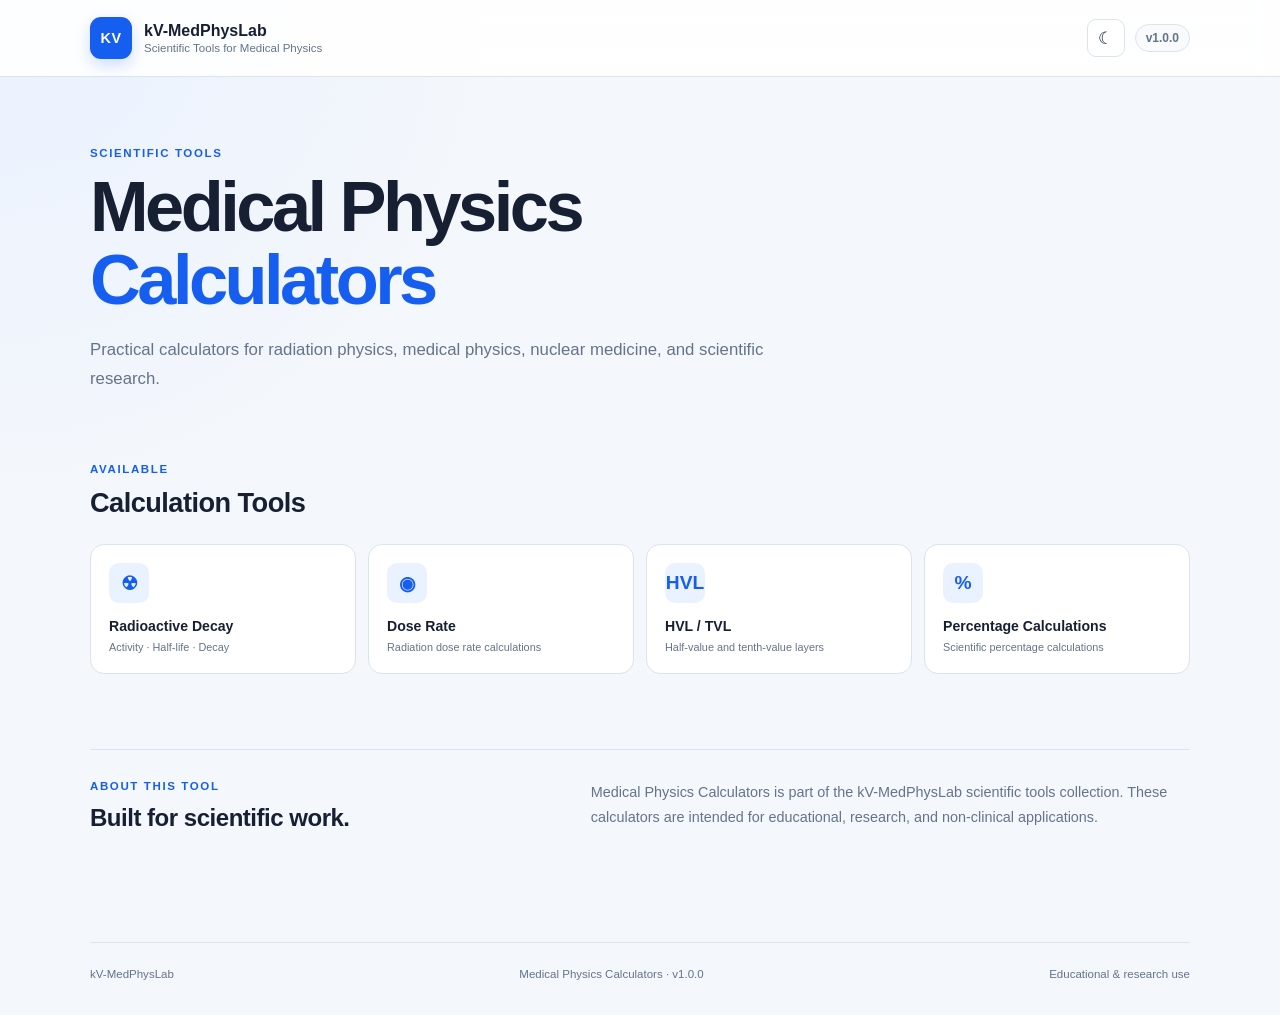
==== web/calculator.html @ d0c240ed "Create calculator.html" ====
<!DOCTYPE html>
<html lang="en">

<head>

    <meta charset="UTF-8">

    <meta
        name="viewport"
        content="width=device-width, initial-scale=1.0"
    >

    <meta
        name="description"
        content="Medical Physics Calculators by kV-MedPhysLab"
    >

    <title>
        Medical Physics Calculators | kV-MedPhysLab
    </title>

    <link rel="stylesheet" href="style.css">

</head>


<body>

    <header class="site-header">

        <div class="header-content">

            <div class="brand">

                <div class="brand-logo">
                    KV
                </div>

                <div>

                    <div class="brand-name">
                        kV-MedPhysLab
                    </div>

                    <div class="brand-subtitle">
                        Scientific Tools for Medical Physics
                    </div>

                </div>

            </div>


            <div class="header-actions">

                <button
                    id="themeToggle"
                    class="theme-toggle"
                    type="button"
                    aria-label="Toggle dark mode"
                    title="Toggle dark mode"
                >
                    ☾
                </button>

                <div class="version">
                    v1.0.0
                </div>

            </div>

        </div>

    </header>


    <main class="main-content">


        <section class="hero">

            <div class="eyebrow">
                SCIENTIFIC TOOLS
            </div>

            <h1>
                Medical Physics<br>
                <span>Calculators</span>
            </h1>

            <p>
                Practical calculators for radiation physics,
                medical physics, nuclear medicine, and scientific research.
            </p>

        </section>


        <section class="categories-section">

            <div class="section-heading">

                <div class="eyebrow">
                    AVAILABLE
                </div>

                <h2>
                    Calculation Tools
                </h2>

            </div>


            <div class="category-grid">


                <button
                    class="category-card"
                    type="button"
                    data-calculator="radioactive-decay"
                >

                    <span class="category-icon">
                        ☢
                    </span>

                    <span class="category-name">
                        Radioactive Decay
                    </span>

                    <span class="category-description">
                        Activity · Half-life · Decay
                    </span>

                </button>


                <button
                    class="category-card"
                    type="button"
                    data-calculator="dose-rate"
                >

                    <span class="category-icon">
                        ◉
                    </span>

                    <span class="category-name">
                        Dose Rate
                    </span>

                    <span class="category-description">
                        Radiation dose rate calculations
                    </span>

                </button>


                <button
                    class="category-card"
                    type="button"
                    data-calculator="hvl-tvl"
                >

                    <span class="category-icon">
                        HVL
                    </span>

                    <span class="category-name">
                        HVL / TVL
                    </span>

                    <span class="category-description">
                        Half-value and tenth-value layers
                    </span>

                </button>


                <button
                    class="category-card"
                    type="button"
                    data-calculator="percentage"
                >

                    <span class="category-icon">
                        %
                    </span>

                    <span class="category-name">
                        Percentage Calculations
                    </span>

                    <span class="category-description">
                        Scientific percentage calculations
                    </span>

                </button>


            </div>

        </section>


        <section class="about-section">

            <div>

                <div class="eyebrow">
                    ABOUT THIS TOOL
                </div>

                <h2>
                    Built for scientific work.
                </h2>

            </div>

            <p>
                Medical Physics Calculators is part of the
                kV-MedPhysLab scientific tools collection.
                These calculators are intended for educational,
                research, and non-clinical applications.
            </p>

        </section>


    </main>


    <footer class="site-footer">

        <div>
            kV-MedPhysLab
        </div>

        <div>
            Medical Physics Calculators · v1.0.0
        </div>

        <div>
            Educational &amp; research use
        </div>

    </footer>


    <script src="calculator.js"></script>

</body>

</html>
---- web/style.css ----
:root {
    --bg: #f4f7fb;
    --surface: #ffffff;
    --surface-soft: #f8fafc;

    --text: #172033;
    --text-soft: #64748b;

    --border: #dbe3ec;

    --primary: #155eef;
    --primary-dark: #1047b8;
    --primary-soft: #eaf1ff;

    --success: #16803c;

    --shadow:
        0 18px 45px rgba(15, 23, 42, 0.08);

    --shadow-hover:
        0 16px 35px rgba(15, 23, 42, 0.12);

    --radius: 16px;
}


/* =========================
   RESET
   ========================= */

* {
    box-sizing: border-box;
    margin: 0;
    padding: 0;
}


html {
    scroll-behavior: smooth;
}


body {
    font-family:
        Inter,
        -apple-system,
        BlinkMacSystemFont,
        "Segoe UI",
        Arial,
        sans-serif;

    background:
        radial-gradient(
            circle at top left,
            #eaf1ff 0,
            transparent 32%
        ),
        var(--bg);

    color: var(--text);

    min-height: 100vh;

    transition:
        background 0.25s ease,
        color 0.25s ease;
}


/* =========================
   HEADER
   ========================= */

.site-header {
    position: sticky;
    top: 0;
    z-index: 20;

    border-bottom: 1px solid var(--border);

    background:
        rgba(255, 255, 255, 0.88);

    backdrop-filter: blur(12px);
}


.header-content {
    width: 92%;
    max-width: 1100px;

    min-height: 76px;

    margin: 0 auto;

    display: flex;
    align-items: center;
    justify-content: space-between;

    gap: 20px;
}


.brand {
    display: flex;
    align-items: center;

    gap: 12px;
}


.brand-logo {
    width: 42px;
    height: 42px;

    display: flex;
    align-items: center;
    justify-content: center;

    border-radius: 11px;

    background: var(--primary);

    color: white;

    font-size: 0.9rem;
    font-weight: 800;

    letter-spacing: 0.04em;

    box-shadow:
        0 6px 16px
        rgba(21, 94, 239, 0.20);
}


.brand-name {
    font-size: 1rem;
    font-weight: 750;
}


.brand-subtitle {
    margin-top: 2px;

    color: var(--text-soft);

    font-size: 0.72rem;
}


.header-actions {
    display: flex;
    align-items: center;

    gap: 10px;
}


.version {
    padding: 6px 10px;

    border: 1px solid var(--border);
    border-radius: 999px;

    background: var(--surface-soft);

    color: var(--text-soft);

    font-size: 0.75rem;
    font-weight: 650;
}


.theme-toggle {
    width: 38px;
    height: 38px;

    display: flex;
    align-items: center;
    justify-content: center;

    border: 1px solid var(--border);
    border-radius: 9px;

    background: var(--surface);

    color: var(--text);

    font-size: 1.05rem;

    cursor: pointer;

    transition:
        background 0.2s,
        border-color 0.2s,
        transform 0.2s;
}


.theme-toggle:hover {
    background: var(--surface-soft);

    transform: translateY(-1px);
}


/* =========================
   MAIN
   ========================= */

.main-content {
    width: 92%;
    max-width: 1100px;

    margin: 0 auto;

    padding: 70px 0 80px;
}


/* =========================
   HERO
   ========================= */

.hero {
    max-width: 760px;

    margin-bottom: 38px;
}


.eyebrow {
    margin-bottom: 12px;

    color: var(--primary);

    font-size: 0.72rem;
    font-weight: 800;

    letter-spacing: 0.14em;
}


.hero h1 {
    margin-bottom: 20px;

    font-size:
        clamp(2.5rem, 6vw, 4.4rem);

    line-height: 1.03;

    letter-spacing: -0.05em;
}


.hero h1 span {
    color: var(--primary);
}


.hero p {
    max-width: 680px;

    color: var(--text-soft);

    font-size: 1.05rem;

    line-height: 1.7;
}


/* =========================
   TOOL NAVIGATION
   ========================= */

.tool-navigation {
    display: grid;

    grid-template-columns:
        repeat(2, minmax(0, 1fr));

    gap: 12px;

    max-width: 760px;

    margin-bottom: 40px;
}


.tool-tab {
    min-height: 76px;

    display: flex;
    align-items: center;

    gap: 14px;

    padding: 15px 18px;

    border: 1px solid var(--border);
    border-radius: 13px;

    background: var(--surface);

    color: var(--text);

    font-family: inherit;

    text-align: left;

    cursor: pointer;

    transition:
        border-color 0.2s ease,
        background 0.2s ease,
        transform 0.2s ease,
        box-shadow 0.2s ease;
}


.tool-tab:hover {
    transform: translateY(-2px);

    box-shadow:
        0 10px 25px
        rgba(15, 23, 42, 0.07);
}


.tool-tab.active {
    border-color: #a9c3f7;

    background: var(--primary-soft);

    box-shadow:
        0 8px 25px
        rgba(21, 94, 239, 0.08);
}


.tool-tab-icon {
    width: 42px;
    height: 42px;

    flex-shrink: 0;

    display: flex;
    align-items: center;
    justify-content: center;

    border-radius: 10px;

    background: var(--surface);

    color: var(--primary);

    font-size: 1.25rem;
    font-weight: 700;
}


.tool-tab strong {
    display: block;

    margin-bottom: 3px;

    font-size: 0.95rem;
}


.tool-tab small {
    display: block;

    color: var(--text-soft);

    font-size: 0.72rem;
}


/* =========================
   TOOL SECTION
   ========================= */

.tool-section {
    animation:
        sectionFade 0.25s ease;
}


.tool-section.hidden {
    display: none;
}


@keyframes sectionFade {

    from {
        opacity: 0;
        transform: translateY(5px);
    }

    to {
        opacity: 1;
        transform: translateY(0);
    }

}


/* =========================
   SECTION HEADING
   ========================= */

.section-heading {
    max-width: 700px;

    margin-bottom: 25px;
}


.section-heading h2 {
    margin-bottom: 7px;

    font-size: 1.7rem;

    letter-spacing: -0.02em;
}


.section-heading p {
    color: var(--text-soft);

    font-size: 0.9rem;

    line-height: 1.6;
}


.small-heading {
    margin-bottom: 22px;
}


/* =========================
   CONVERTER CARD
   ========================= */

.converter-card {
    max-width: 760px;

    padding: 34px;

    background: var(--surface);

    border: 1px solid var(--border);
    border-radius: var(--radius);

    box-shadow: var(--shadow);
}


/* =========================
   FORM
   ========================= */

.field {
    margin-bottom: 22px;
}


label {
    display: block;

    margin-bottom: 8px;

    color: #334155;

    font-size: 0.78rem;
    font-weight: 750;

    letter-spacing: 0.02em;
}


input,
select {
    width: 100%;
    height: 50px;

    padding: 0 14px;

    border: 1px solid var(--border);
    border-radius: 9px;

    background: var(--surface);

    color: var(--text);

    font-family: inherit;
    font-size: 0.95rem;

    transition:
        border-color 0.2s,
        box-shadow 0.2s,
        background 0.2s;
}


input:focus,
select:focus {
    outline: none;

    border-color: var(--primary);

    box-shadow:
        0 0 0 3px
        rgba(21, 94, 239, 0.12);
}


/* =========================
   UNIT ROW
   ========================= */

.conversion-row {
    display: grid;

    grid-template-columns:
        1fr 52px 1fr;

    align-items: end;

    gap: 14px;

    margin-bottom: 24px;
}


.unit-field {
    min-width: 0;
}


.swap-button {
    width: 52px;
    height: 50px;

    border: 1px solid var(--border);
    border-radius: 9px;

    background: var(--surface-soft);

    color: var(--primary);

    font-size: 1.35rem;
    font-weight: 700;

    cursor: pointer;

    transition:
        background 0.2s,
        border-color 0.2s,
        transform 0.2s;
}


.swap-button:hover {
    background: var(--primary-soft);

    border-color: #b8ccf8;

    transform: rotate(180deg);
}


/* =========================
   PRIMARY BUTTON
   ========================= */

.convert-button {
    width: 100%;
    height: 52px;

    border: none;
    border-radius: 9px;

    background: var(--primary);

    color: white;

    font-family: inherit;

    font-size: 0.95rem;
    font-weight: 750;

    cursor: pointer;

    transition:
        background 0.2s,
        transform 0.1s,
        box-shadow 0.2s;
}


.convert-button:hover {
    background: var(--primary-dark);

    box-shadow:
        0 8px 20px
        rgba(21, 94, 239, 0.18);
}


.convert-button:active {
    transform: scale(0.99);
}


/* =========================
   RESULT
   ========================= */

.result {
    margin-top: 24px;

    min-height: 100px;

    padding: 22px;

    display: flex;
    flex-direction: column;

    align-items: center;
    justify-content: center;

    gap: 7px;

    border: 1px solid #cfe0ff;
    border-radius: 11px;

    background: var(--primary-soft);

    text-align: center;
}


.result-label {
    color: var(--primary);

    font-size: 0.68rem;
    font-weight: 800;

    letter-spacing: 0.15em;
}


#resultValue {
    color: var(--text);

    font-size: 1.65rem;
    font-weight: 800;

    word-break: break-word;
}


/* =========================
   COPY BUTTON
   ========================= */

.copy-button {
    width: 100%;

    margin-top: 10px;

    padding: 10px;

    border: 1px solid var(--border);
    border-radius: 8px;

    background: var(--surface);

    color: var(--text-soft);

    font-family: inherit;

    font-size: 0.8rem;
    font-weight: 650;

    cursor: pointer;

    transition:
        background 0.2s,
        color 0.2s;
}


.copy-button:hover {
    background: var(--surface-soft);

    color: var(--text);
}


/* =========================
   CATEGORY SECTION
   ========================= */

.categories-section {
    margin-top: 70px;
}


.category-grid {
    display: grid;

    grid-template-columns:
        repeat(4, minmax(0, 1fr));

    gap: 12px;
}


.category-card {
    min-height: 130px;

    display: flex;
    flex-direction: column;

    align-items: flex-start;
    justify-content: space-between;

    padding: 18px;

    border: 1px solid var(--border);
    border-radius: 14px;

    background: var(--surface);

    color: var(--text);

    font-family: inherit;

    text-align: left;

    cursor: pointer;

    transition:
        transform 0.2s ease,
        border-color 0.2s ease,
        box-shadow 0.2s ease,
        background 0.2s ease;
}


.category-card:hover {
    transform: translateY(-4px);

    border-color: #a9c3f7;

    background: #fbfdff;

    box-shadow: var(--shadow-hover);
}


.category-card:active {
    transform: translateY(-1px);
}


.category-icon {
    width: 40px;
    height: 40px;

    display: flex;
    align-items: center;
    justify-content: center;

    margin-bottom: 12px;

    border-radius: 10px;

    background: var(--primary-soft);

    color: var(--primary);

    font-size: 1.2rem;
    font-weight: 700;
}


.category-name {
    display: block;

    margin-bottom: 4px;

    font-size: 0.88rem;
    font-weight: 750;
}


.category-description {
    display: block;

    color: var(--text-soft);

    font-size: 0.68rem;
    font-weight: 500;

    line-height: 1.4;
}


/* =========================
   CALCULATOR GRID
   ========================= */

.calculator-grid {
    display: grid;

    grid-template-columns:
        repeat(2, minmax(0, 1fr));

    gap: 14px;

    max-width: 900px;
}


.calculator-card {
    min-height: 170px;

    padding: 24px;

    display: flex;
    flex-direction: column;

    align-items: flex-start;

    border: 1px solid var(--border);
    border-radius: 15px;

    background: var(--surface);

    color: var(--text);

    font-family: inherit;

    text-align: left;

    cursor: pointer;

    transition:
        transform 0.2s ease,
        border-color 0.2s ease,
        box-shadow 0.2s ease;
}


.calculator-card:hover {
    transform: translateY(-4px);

    border-color: #a9c3f7;

    box-shadow: var(--shadow-hover);
}


.calculator-icon {
    width: 46px;
    height: 46px;

    display: flex;
    align-items: center;
    justify-content: center;

    margin-bottom: 18px;

    border-radius: 11px;

    background: var(--primary-soft);

    color: var(--primary);

    font-size: 1.3rem;
    font-weight: 750;
}


.calculator-name {
    margin-bottom: 7px;

    font-size: 1rem;
    font-weight: 750;
}


.calculator-description {
    color: var(--text-soft);

    font-size: 0.78rem;

    line-height: 1.55;
}


/* =========================
   CALCULATOR PANEL
   ========================= */

.calculator-panel {
    max-width: 900px;

    margin-top: 28px;

    padding: 30px;

    border: 1px solid var(--border);
    border-radius: var(--radius);

    background: var(--surface);

    box-shadow: var(--shadow);
}


.calculator-panel.hidden {
    display: none;
}


.calculator-panel-header {
    display: flex;
    align-items: flex-start;
    justify-content: space-between;

    gap: 20px;

    margin-bottom: 25px;
}


.calculator-panel-header h2 {
    font-size: 1.4rem;
}


.close-button {
    width: 38px;
    height: 38px;

    flex-shrink: 0;

    border: 1px solid var(--border);
    border-radius: 9px;

    background: var(--surface-soft);

    color: var(--text-soft);

    font-size: 1.4rem;

    cursor: pointer;
}


.close-button:hover {
    color: var(--text);

    background: var(--primary-soft);
}


/* =========================
   ABOUT
   ========================= */

.about-section {
    margin-top: 75px;

    padding: 30px 0;

    display: grid;

    grid-template-columns:
        1fr 1.3fr;

    gap: 40px;

    border-top: 1px solid var(--border);
}


.about-section h2 {
    font-size: 1.5rem;

    letter-spacing: -0.02em;
}


.about-section p {
    color: var(--text-soft);

    font-size: 0.9rem;

    line-height: 1.7;
}


/* =========================
   FOOTER
   ========================= */

.site-footer {
    width: 92%;
    max-width: 1100px;

    margin: 0 auto;

    padding: 25px 0 35px;

    display: flex;

    justify-content: space-between;

    gap: 20px;

    border-top: 1px solid var(--border);

    color: var(--text-soft);

    font-size: 0.72rem;
}


/* =========================
   DARK MODE
   ========================= */

body.dark-mode {

    --bg: #0b1220;

    --surface: #111a2b;
    --surface-soft: #172235;

    --text: #edf2f7;
    --text-soft: #9aa9bd;

    --border: #26354b;

    --primary: #4f8cff;
    --primary-dark: #3b73dc;

    --primary-soft: #172b50;

    --shadow:
        0 18px 45px
        rgba(0, 0, 0, 0.30);

    --shadow-hover:
        0 16px 35px
        rgba(0, 0, 0, 0.35);

    background:
        radial-gradient(
            circle at top left,
            #172b50 0,
            transparent 35%
        ),
        var(--bg);
}


body.dark-mode .site-header {
    background:
        rgba(11, 18, 32, 0.88);
}


body.dark-mode .brand-logo {
    color: white;
}


body.dark-mode label {
    color: #cbd5e1;
}


body.dark-mode input,
body.dark-mode select {
    background: #0d1626;

    color: var(--text);
}


body.dark-mode .swap-button {
    background: var(--surface-soft);

    color: var(--primary);
}


body.dark-mode .category-card:hover {
    background: #152136;
}


body.dark-mode .copy-button {
    background: var(--surface-soft);

    color: var(--text-soft);
}


body.dark-mode .copy-button:hover {
    background: #1c2a40;
}


body.dark-mode .tool-tab-icon {
    background: var(--surface-soft);
}


body.dark-mode .category-card,
body.dark-mode .calculator-card,
body.dark-mode .converter-card,
body.dark-mode .calculator-panel {
    box-shadow:
        0 18px 45px
        rgba(0, 0, 0, 0.18);
}


/* =========================
   RESPONSIVE
   ========================= */

@media (max-width: 900px) {

    .category-grid {
        grid-template-columns:
            repeat(3, minmax(0, 1fr));
    }

}


@media (max-width: 800px) {

    .category-grid {
        grid-template-columns:
            repeat(2, minmax(0, 1fr));
    }


    .calculator-grid {
        grid-template-columns:
            1fr;
    }


    .about-section {
        grid-template-columns:
            1fr;

        gap: 20px;
    }

}


@media (max-width: 600px) {

    .main-content {
        padding-top: 45px;
    }


    .hero {
        margin-bottom: 30px;
    }


    .hero h1 {
        font-size: 2.55rem;
    }


    .tool-navigation {
        grid-template-columns:
            1fr;
    }


    .converter-card {
        padding: 24px;
    }


    .conversion-row {
        grid-template-columns:
            1fr;

        gap: 10px;
    }


    .swap-button {
        justify-self: center;

        width: 46px;
        height: 42px;
    }


    .swap-button:hover {
        transform: rotate(90deg);
    }


    .category-grid {
        grid-template-columns:
            1fr 1fr;
    }


    .calculator-panel {
        padding: 24px;
    }


    .site-footer {
        flex-direction: column;
    }

}


@media (max-width: 400px) {

    .category-grid {
        grid-template-columns:
            1fr;
    }


    .hero h1 {
        font-size: 2.2rem;
    }


    .converter-card {
        padding: 20px;
    }


    .header-content {
        min-height: 68px;
    }


    .brand-subtitle {
        display: none;
    }

}
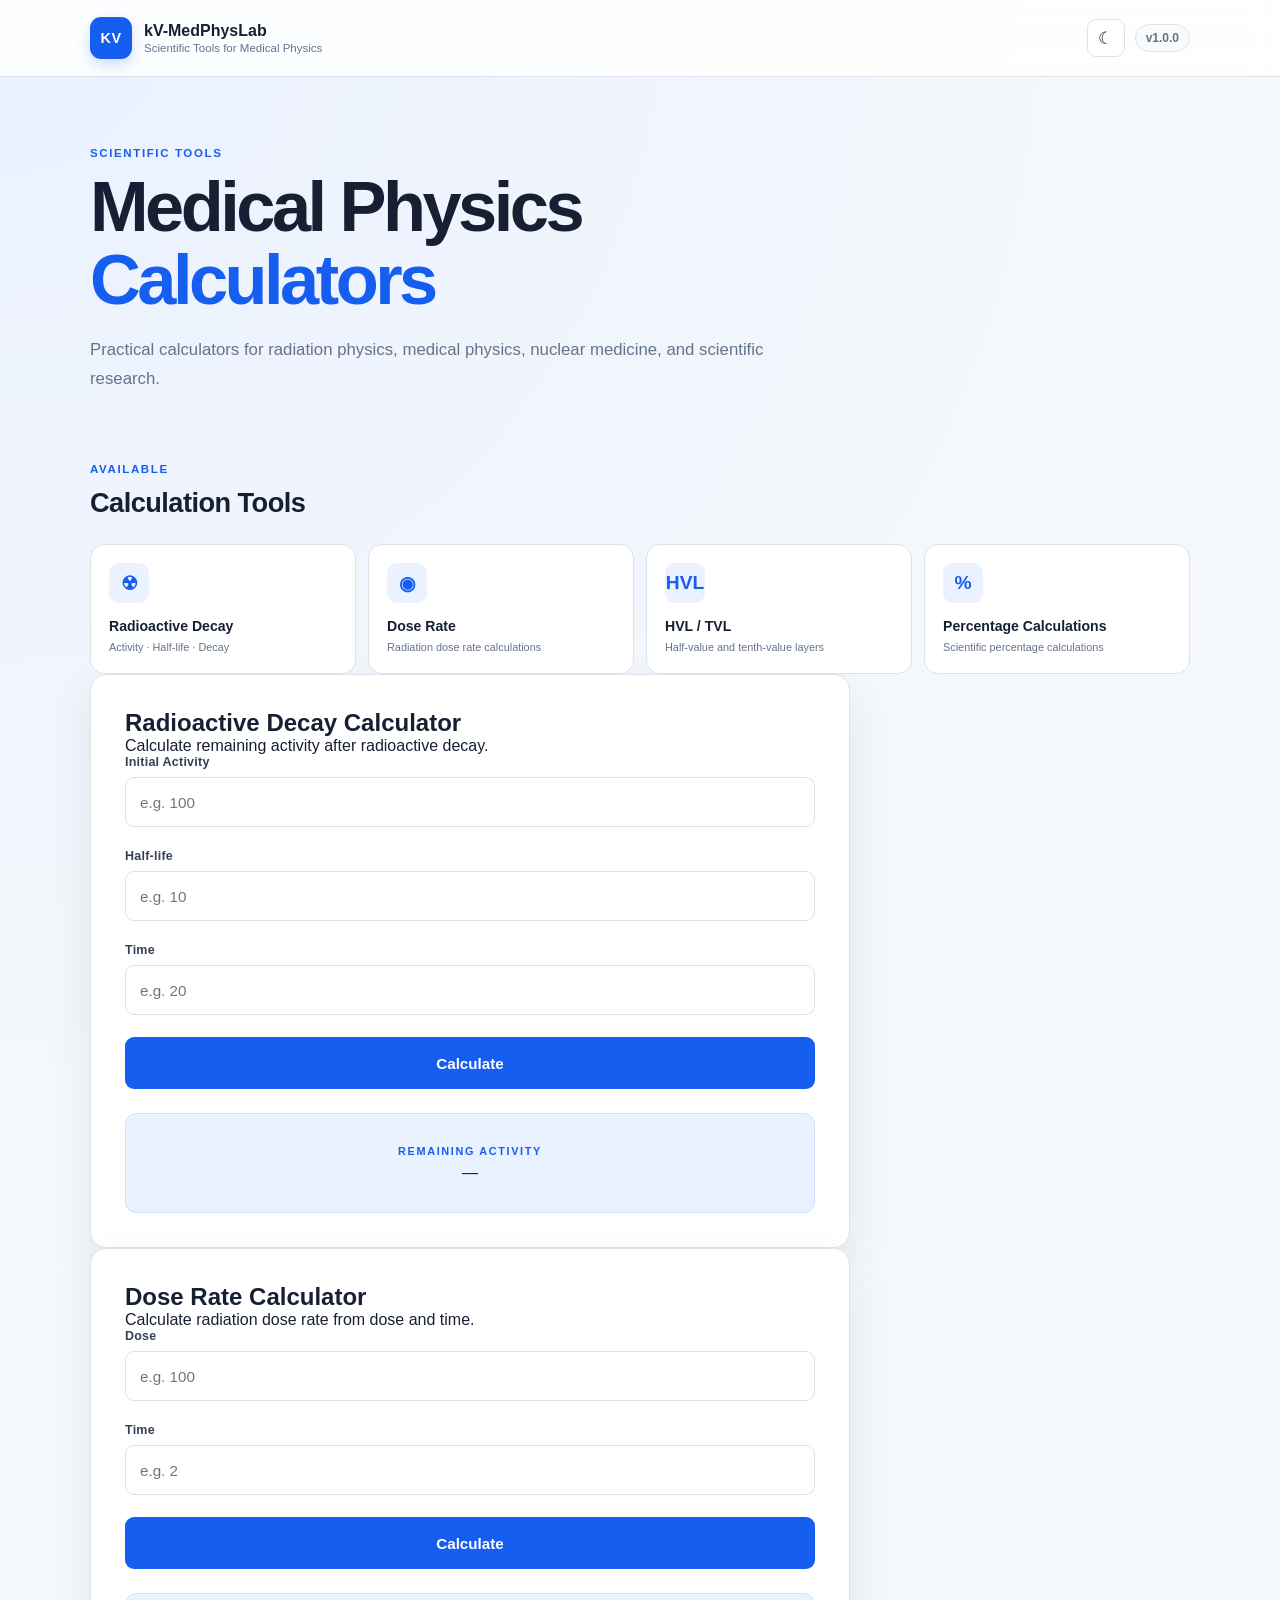
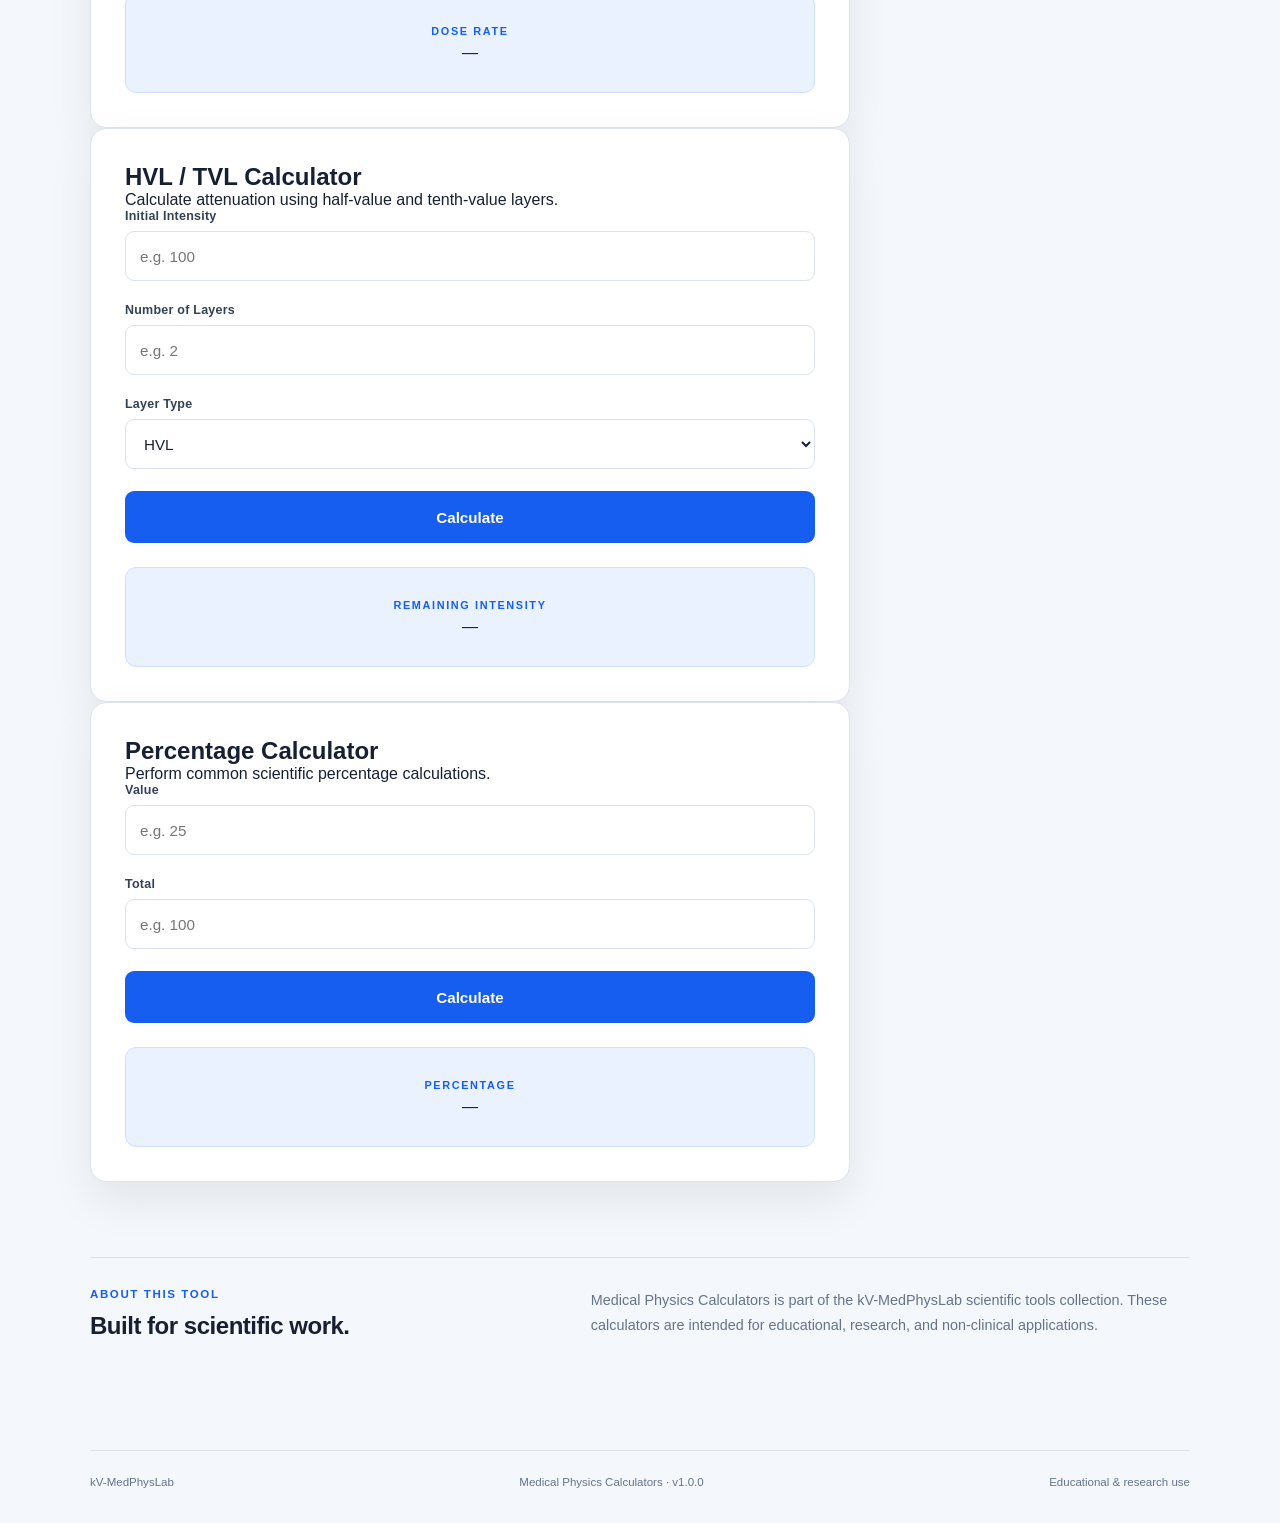
==== commit 28db8594: "Update calculator.html" ====
--- a/web/calculator.html
+++ b/web/calculator.html
@@ -26,228 +26,571 @@
 
 <body>
 
-    <header class="site-header">
-
-        <div class="header-content">
-
-            <div class="brand">
-
-                <div class="brand-logo">
-                    KV
+<header class="site-header">
+
+    <div class="header-content">
+
+        <div class="brand">
+
+            <div class="brand-logo">
+                KV
+            </div>
+
+            <div>
+
+                <div class="brand-name">
+                    kV-MedPhysLab
                 </div>
 
-                <div>
-
-                    <div class="brand-name">
-                        kV-MedPhysLab
-                    </div>
-
-                    <div class="brand-subtitle">
-                        Scientific Tools for Medical Physics
-                    </div>
-
+                <div class="brand-subtitle">
+                    Scientific Tools for Medical Physics
                 </div>
 
             </div>
 
-
-            <div class="header-actions">
-
-                <button
-                    id="themeToggle"
-                    class="theme-toggle"
-                    type="button"
-                    aria-label="Toggle dark mode"
-                    title="Toggle dark mode"
-                >
-                    ☾
-                </button>
-
-                <div class="version">
-                    v1.0.0
-                </div>
-
+        </div>
+
+
+        <div class="header-actions">
+
+            <button
+                id="themeToggle"
+                class="theme-toggle"
+                type="button"
+                aria-label="Toggle dark mode"
+                title="Toggle dark mode"
+            >
+                ☾
+            </button>
+
+            <div class="version">
+                v1.0.0
             </div>
 
         </div>
 
-    </header>
-
-
-    <main class="main-content">
-
-
-        <section class="hero">
+    </div>
+
+</header>
+
+
+<main class="main-content">
+
+
+    <section class="hero">
+
+        <div class="eyebrow">
+            SCIENTIFIC TOOLS
+        </div>
+
+        <h1>
+            Medical Physics<br>
+            <span>Calculators</span>
+        </h1>
+
+        <p>
+            Practical calculators for radiation physics,
+            medical physics, nuclear medicine, and scientific research.
+        </p>
+
+    </section>
+
+
+    <!-- =========================
+         CALCULATOR NAVIGATION
+         ========================= -->
+
+    <section class="categories-section">
+
+        <div class="section-heading">
 
             <div class="eyebrow">
-                SCIENTIFIC TOOLS
+                AVAILABLE
             </div>
 
-            <h1>
-                Medical Physics<br>
-                <span>Calculators</span>
-            </h1>
+            <h2>
+                Calculation Tools
+            </h2>
+
+        </div>
+
+
+        <div class="category-grid">
+
+            <button
+                class="category-card"
+                type="button"
+                data-calculator="radioactive-decay"
+            >
+
+                <span class="category-icon">☢</span>
+
+                <span class="category-name">
+                    Radioactive Decay
+                </span>
+
+                <span class="category-description">
+                    Activity · Half-life · Decay
+                </span>
+
+            </button>
+
+
+            <button
+                class="category-card"
+                type="button"
+                data-calculator="dose-rate"
+            >
+
+                <span class="category-icon">◉</span>
+
+                <span class="category-name">
+                    Dose Rate
+                </span>
+
+                <span class="category-description">
+                    Radiation dose rate calculations
+                </span>
+
+            </button>
+
+
+            <button
+                class="category-card"
+                type="button"
+                data-calculator="hvl-tvl"
+            >
+
+                <span class="category-icon">HVL</span>
+
+                <span class="category-name">
+                    HVL / TVL
+                </span>
+
+                <span class="category-description">
+                    Half-value and tenth-value layers
+                </span>
+
+            </button>
+
+
+            <button
+                class="category-card"
+                type="button"
+                data-calculator="percentage"
+            >
+
+                <span class="category-icon">%</span>
+
+                <span class="category-name">
+                    Percentage Calculations
+                </span>
+
+                <span class="category-description">
+                    Scientific percentage calculations
+                </span>
+
+            </button>
+
+        </div>
+
+    </section>
+
+
+    <!-- =========================
+         RADIOACTIVE DECAY
+         ========================= -->
+
+    <section
+        id="radioactive-decay"
+        class="converter-card calculator-section"
+    >
+
+        <div class="section-title">
+
+            <h2>
+                Radioactive Decay Calculator
+            </h2>
 
             <p>
-                Practical calculators for radiation physics,
-                medical physics, nuclear medicine, and scientific research.
+                Calculate remaining activity after radioactive decay.
             </p>
 
-        </section>
-
-
-        <section class="categories-section">
-
-            <div class="section-heading">
-
-                <div class="eyebrow">
-                    AVAILABLE
-                </div>
-
-                <h2>
-                    Calculation Tools
-                </h2>
-
+        </div>
+
+
+        <div class="field">
+
+            <label for="initialActivity">
+                Initial Activity
+            </label>
+
+            <input
+                type="number"
+                id="initialActivity"
+                placeholder="e.g. 100"
+                step="any"
+            >
+
+        </div>
+
+
+        <div class="field">
+
+            <label for="halfLife">
+                Half-life
+            </label>
+
+            <input
+                type="number"
+                id="halfLife"
+                placeholder="e.g. 10"
+                step="any"
+            >
+
+        </div>
+
+
+        <div class="field">
+
+            <label for="decayTime">
+                Time
+            </label>
+
+            <input
+                type="number"
+                id="decayTime"
+                placeholder="e.g. 20"
+                step="any"
+            >
+
+        </div>
+
+
+        <button
+            id="decayButton"
+            class="convert-button"
+            type="button"
+        >
+            Calculate
+        </button>
+
+
+        <div class="result">
+
+            <span class="result-label">
+                REMAINING ACTIVITY
+            </span>
+
+            <span id="decayResult">
+                —
+            </span>
+
+        </div>
+
+    </section>
+
+
+    <!-- =========================
+         DOSE RATE
+         ========================= -->
+
+    <section
+        id="dose-rate"
+        class="converter-card calculator-section"
+    >
+
+        <div class="section-title">
+
+            <h2>
+                Dose Rate Calculator
+            </h2>
+
+            <p>
+                Calculate radiation dose rate from dose and time.
+            </p>
+
+        </div>
+
+
+        <div class="field">
+
+            <label for="doseValue">
+                Dose
+            </label>
+
+            <input
+                type="number"
+                id="doseValue"
+                placeholder="e.g. 100"
+                step="any"
+            >
+
+        </div>
+
+
+        <div class="field">
+
+            <label for="doseTime">
+                Time
+            </label>
+
+            <input
+                type="number"
+                id="doseTime"
+                placeholder="e.g. 2"
+                step="any"
+            >
+
+        </div>
+
+
+        <button
+            id="doseRateButton"
+            class="convert-button"
+            type="button"
+        >
+            Calculate
+        </button>
+
+
+        <div class="result">
+
+            <span class="result-label">
+                DOSE RATE
+            </span>
+
+            <span id="doseRateResult">
+                —
+            </span>
+
+        </div>
+
+    </section>
+
+
+    <!-- =========================
+         HVL / TVL
+         ========================= -->
+
+    <section
+        id="hvl-tvl"
+        class="converter-card calculator-section"
+    >
+
+        <div class="section-title">
+
+            <h2>
+                HVL / TVL Calculator
+            </h2>
+
+            <p>
+                Calculate attenuation using half-value and tenth-value layers.
+            </p>
+
+        </div>
+
+
+        <div class="field">
+
+            <label for="initialIntensity">
+                Initial Intensity
+            </label>
+
+            <input
+                type="number"
+                id="initialIntensity"
+                placeholder="e.g. 100"
+                step="any"
+            >
+
+        </div>
+
+
+        <div class="field">
+
+            <label for="layerNumber">
+                Number of Layers
+            </label>
+
+            <input
+                type="number"
+                id="layerNumber"
+                placeholder="e.g. 2"
+                step="any"
+            >
+
+        </div>
+
+
+        <div class="field">
+
+            <label for="layerType">
+                Layer Type
+            </label>
+
+            <select id="layerType">
+
+                <option value="HVL">
+                    HVL
+                </option>
+
+                <option value="TVL">
+                    TVL
+                </option>
+
+            </select>
+
+        </div>
+
+
+        <button
+            id="hvlButton"
+            class="convert-button"
+            type="button"
+        >
+            Calculate
+        </button>
+
+
+        <div class="result">
+
+            <span class="result-label">
+                REMAINING INTENSITY
+            </span>
+
+            <span id="hvlResult">
+                —
+            </span>
+
+        </div>
+
+    </section>
+
+
+    <!-- =========================
+         PERCENTAGE
+         ========================= -->
+
+    <section
+        id="percentage"
+        class="converter-card calculator-section"
+    >
+
+        <div class="section-title">
+
+            <h2>
+                Percentage Calculator
+            </h2>
+
+            <p>
+                Perform common scientific percentage calculations.
+            </p>
+
+        </div>
+
+
+        <div class="field">
+
+            <label for="percentageValue">
+                Value
+            </label>
+
+            <input
+                type="number"
+                id="percentageValue"
+                placeholder="e.g. 25"
+                step="any"
+            >
+
+        </div>
+
+
+        <div class="field">
+
+            <label for="percentageTotal">
+                Total
+            </label>
+
+            <input
+                type="number"
+                id="percentageTotal"
+                placeholder="e.g. 100"
+                step="any"
+            >
+
+        </div>
+
+
+        <button
+            id="percentageButton"
+            class="convert-button"
+            type="button"
+        >
+            Calculate
+        </button>
+
+
+        <div class="result">
+
+            <span class="result-label">
+                PERCENTAGE
+            </span>
+
+            <span id="percentageResult">
+                —
+            </span>
+
+        </div>
+
+    </section>
+
+
+    <section class="about-section">
+
+        <div>
+
+            <div class="eyebrow">
+                ABOUT THIS TOOL
             </div>
 
-
-            <div class="category-grid">
-
-
-                <button
-                    class="category-card"
-                    type="button"
-                    data-calculator="radioactive-decay"
-                >
-
-                    <span class="category-icon">
-                        ☢
-                    </span>
-
-                    <span class="category-name">
-                        Radioactive Decay
-                    </span>
-
-                    <span class="category-description">
-                        Activity · Half-life · Decay
-                    </span>
-
-                </button>
-
-
-                <button
-                    class="category-card"
-                    type="button"
-                    data-calculator="dose-rate"
-                >
-
-                    <span class="category-icon">
-                        ◉
-                    </span>
-
-                    <span class="category-name">
-                        Dose Rate
-                    </span>
-
-                    <span class="category-description">
-                        Radiation dose rate calculations
-                    </span>
-
-                </button>
-
-
-                <button
-                    class="category-card"
-                    type="button"
-                    data-calculator="hvl-tvl"
-                >
-
-                    <span class="category-icon">
-                        HVL
-                    </span>
-
-                    <span class="category-name">
-                        HVL / TVL
-                    </span>
-
-                    <span class="category-description">
-                        Half-value and tenth-value layers
-                    </span>
-
-                </button>
-
-
-                <button
-                    class="category-card"
-                    type="button"
-                    data-calculator="percentage"
-                >
-
-                    <span class="category-icon">
-                        %
-                    </span>
-
-                    <span class="category-name">
-                        Percentage Calculations
-                    </span>
-
-                    <span class="category-description">
-                        Scientific percentage calculations
-                    </span>
-
-                </button>
-
-
-            </div>
-
-        </section>
-
-
-        <section class="about-section">
-
-            <div>
-
-                <div class="eyebrow">
-                    ABOUT THIS TOOL
-                </div>
-
-                <h2>
-                    Built for scientific work.
-                </h2>
-
-            </div>
-
-            <p>
-                Medical Physics Calculators is part of the
-                kV-MedPhysLab scientific tools collection.
-                These calculators are intended for educational,
-                research, and non-clinical applications.
-            </p>
-
-        </section>
-
-
-    </main>
-
-
-    <footer class="site-footer">
-
-        <div>
-            kV-MedPhysLab
-        </div>
-
-        <div>
-            Medical Physics Calculators · v1.0.0
-        </div>
-
-        <div>
-            Educational &amp; research use
-        </div>
-
-    </footer>
-
-
-    <script src="calculator.js"></script>
+            <h2>
+                Built for scientific work.
+            </h2>
+
+        </div>
+
+        <p>
+            Medical Physics Calculators is part of the
+            kV-MedPhysLab scientific tools collection.
+            These calculators are intended for educational,
+            research, and non-clinical applications.
+        </p>
+
+    </section>
+
+
+</main>
+
+
+<footer class="site-footer">
+
+    <div>
+        kV-MedPhysLab
+    </div>
+
+    <div>
+        Medical Physics Calculators · v1.0.0
+    </div>
+
+    <div>
+        Educational &amp; research use
+    </div>
+
+</footer>
+
+
+<script src="calculator.js"></script>
 
 </body>
 
--- a/web/style.css
+++ b/web/style.css
@@ -1269,4 +1269,196 @@
         display: none;
     }
 
+}
+/* =========================
+   HOMEPAGE TOOL CARDS
+   ========================= */
+
+.tools-section {
+    margin-top: 10px;
+}
+
+.tools-grid {
+    display: grid;
+    grid-template-columns: repeat(2, 1fr);
+    gap: 22px;
+}
+
+
+.tool-card {
+    min-height: 330px;
+
+    display: flex;
+    flex-direction: column;
+
+    padding: 32px;
+
+    border: 1px solid var(--border);
+    border-radius: 18px;
+
+    background: var(--surface);
+
+    color: var(--text);
+    text-decoration: none;
+
+    box-shadow: var(--shadow);
+
+    transition:
+        transform 0.2s ease,
+        border-color 0.2s ease,
+        box-shadow 0.2s ease,
+        background 0.2s ease;
+}
+
+
+.tool-card:hover {
+    transform: translateY(-6px);
+
+    border-color: #a9c3f7;
+
+    box-shadow:
+        0 22px 45px
+        rgba(15, 23, 42, 0.12);
+}
+
+
+.tool-icon {
+    width: 64px;
+    height: 64px;
+
+    display: flex;
+    align-items: center;
+    justify-content: center;
+
+    margin-bottom: 30px;
+
+    border-radius: 15px;
+
+    background: var(--primary-soft);
+
+    color: var(--primary);
+
+    font-size: 2rem;
+    font-weight: 700;
+}
+
+
+.tool-content {
+    flex: 1;
+}
+
+
+.tool-content h3 {
+    margin-bottom: 12px;
+
+    font-size: 2rem;
+    line-height: 1.1;
+
+    letter-spacing: -0.025em;
+}
+
+
+.tool-content p {
+    max-width: 380px;
+
+    color: var(--text-soft);
+
+    font-size: 0.95rem;
+    line-height: 1.65;
+}
+
+
+.tool-action {
+    display: flex;
+    align-items: center;
+    justify-content: space-between;
+
+    margin-top: 28px;
+    padding-top: 18px;
+
+    border-top: 1px solid var(--border);
+
+    color: var(--primary);
+
+    font-size: 0.82rem;
+    font-weight: 750;
+}
+
+
+.tool-action span {
+    font-size: 1.2rem;
+
+    transition:
+        transform 0.2s ease;
+}
+
+
+.tool-card:hover .tool-action span {
+    transform: translateX(5px);
+}
+
+
+/* =========================
+   HOMEPAGE RESPONSIVE
+   ========================= */
+
+@media (max-width: 700px) {
+
+    .tools-grid {
+        grid-template-columns: 1fr;
+    }
+
+    .tool-card {
+        min-height: 290px;
+        padding: 26px;
+    }
+
+    .tool-content h3 {
+        font-size: 1.75rem;
+    }
+
+}
+
+
+@media (max-width: 400px) {
+
+    .tool-card {
+        padding: 22px;
+    }
+
+}
+
+/* =========================
+   CALCULATOR CONTENT
+   ========================= */
+
+.calculator-content {
+    width: 100%;
+}
+
+.calculator-content .field:last-of-type {
+    margin-bottom: 24px;
+}
+
+/* =========================
+   TOOL NAVIGATION
+   ========================= */
+
+.tool-navigation {
+    display: flex;
+    gap: 10px;
+    margin-top: 10px;
+}
+
+.tool-navigation .copy-button {
+    margin-top: 0;
+}
+
+
+@media (max-width: 600px) {
+
+    .tool-navigation {
+        flex-direction: column;
+    }
+
 }
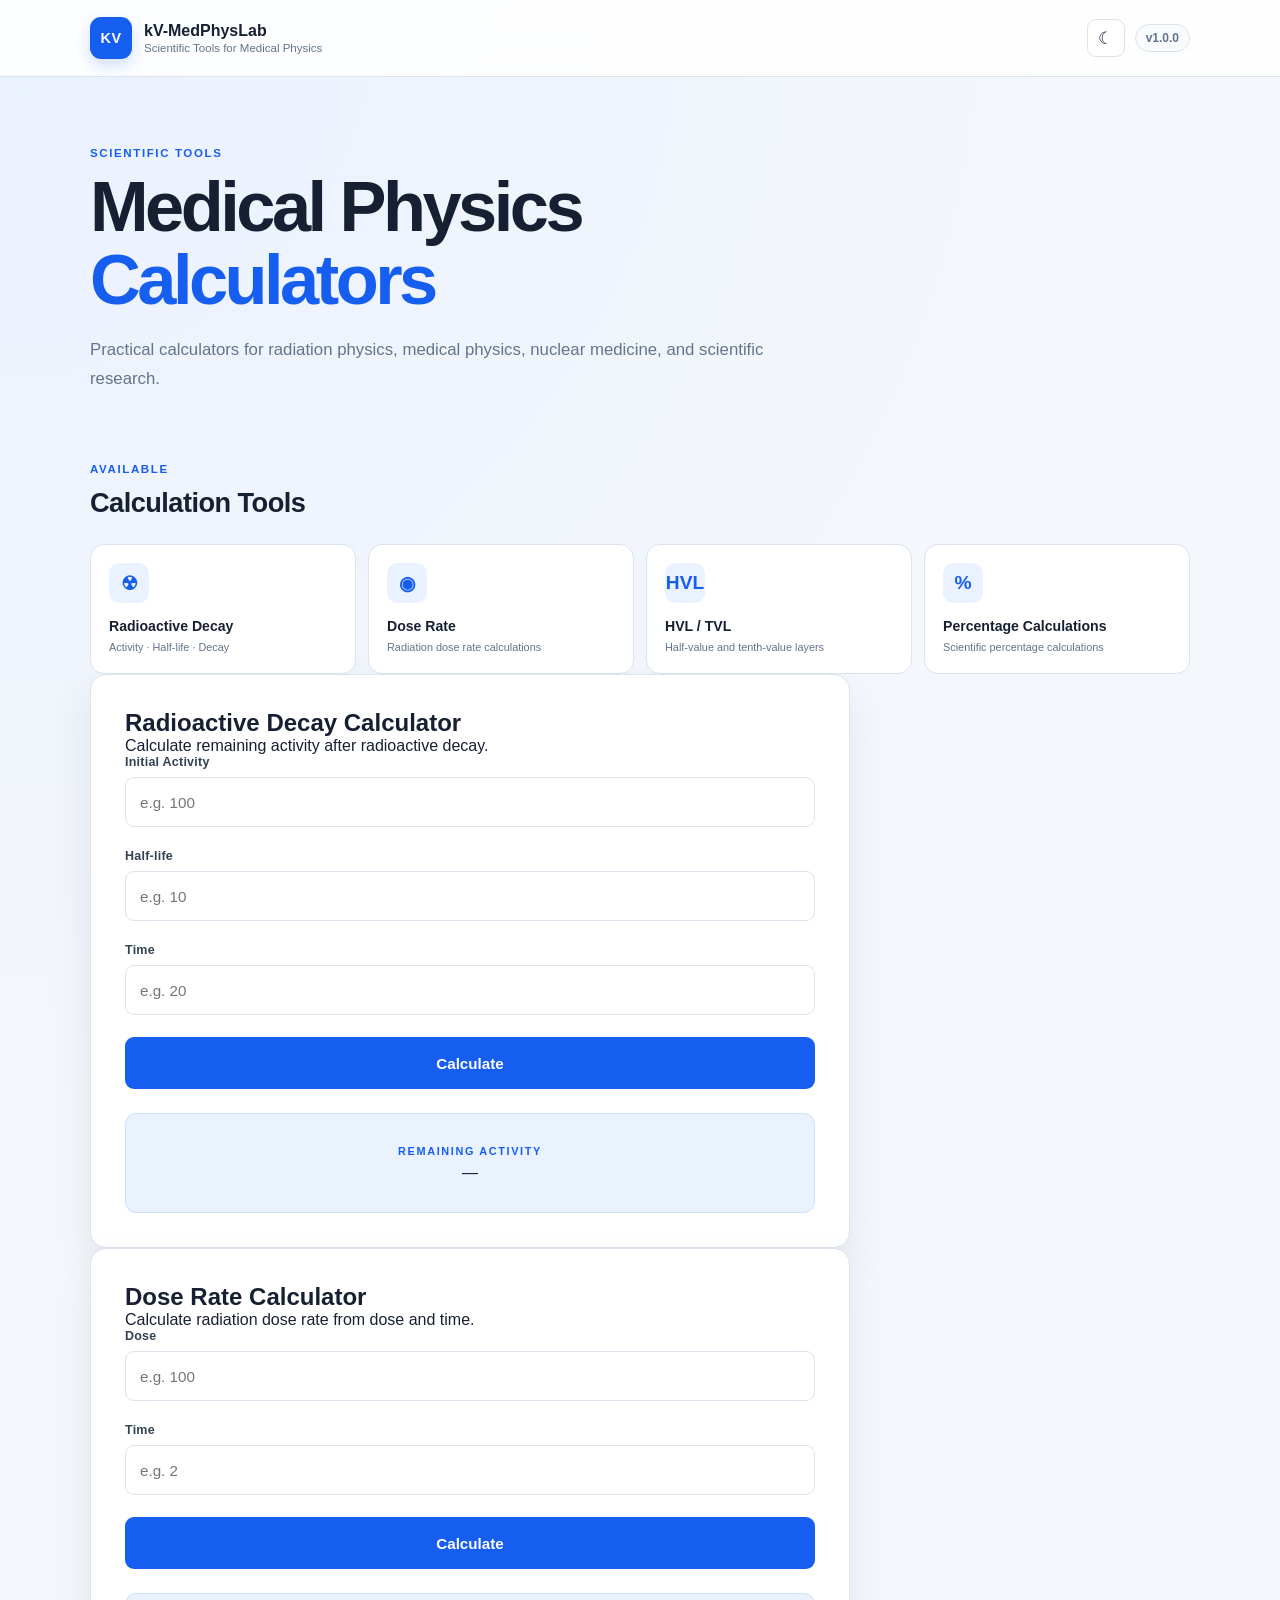
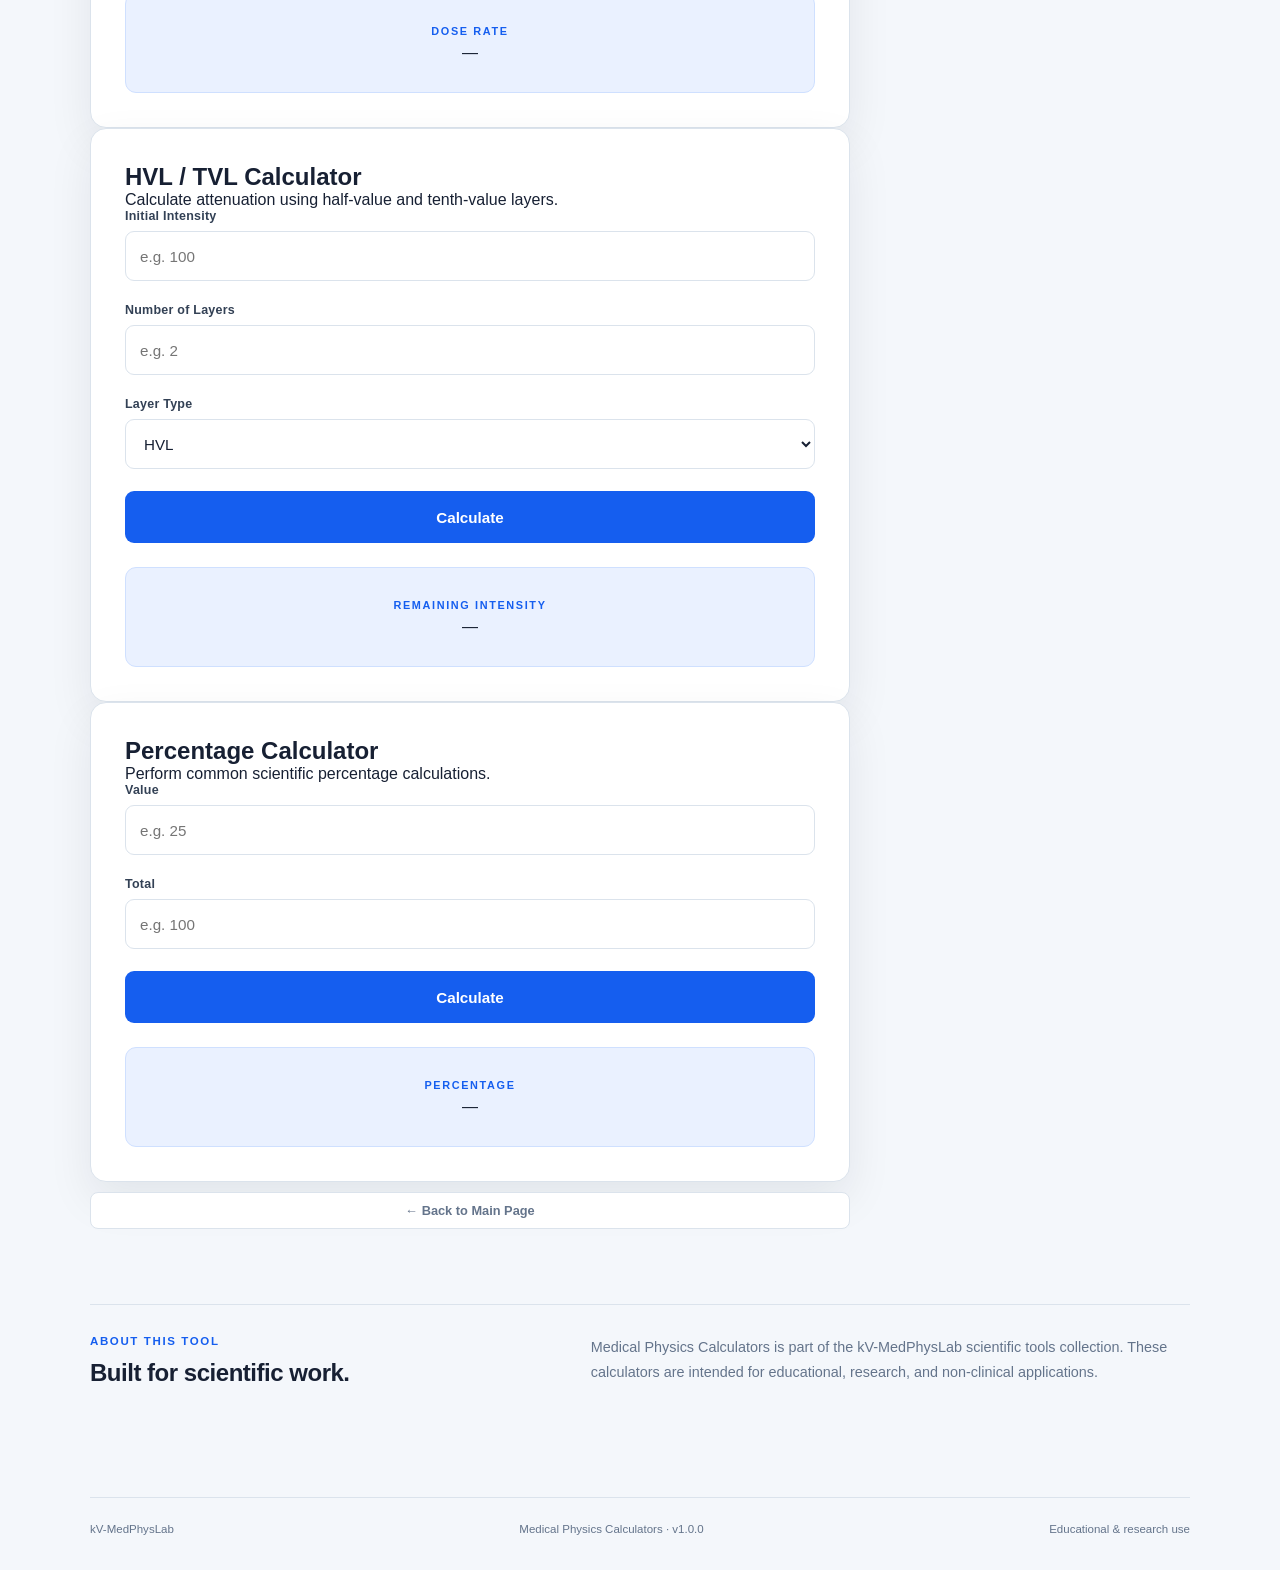
==== commit 2d5b2714: "Add back button to calculator page" ====
--- a/web/calculator.html
+++ b/web/calculator.html
@@ -546,6 +546,18 @@
     </section>
 
 
+<div class="tool-navigation">
+
+    <button
+        id="backToMain"
+        class="copy-button"
+        type="button"
+    >
+        ← Back to Main Page
+    </button>
+
+</div>
+    
     <section class="about-section">
 
         <div>
@@ -590,8 +602,8 @@
 </footer>
 
 
-<script src="calculator.js"></script>
+<script src="./calculator.js"></script>
 
 </body>
 
-</html>+</html>
